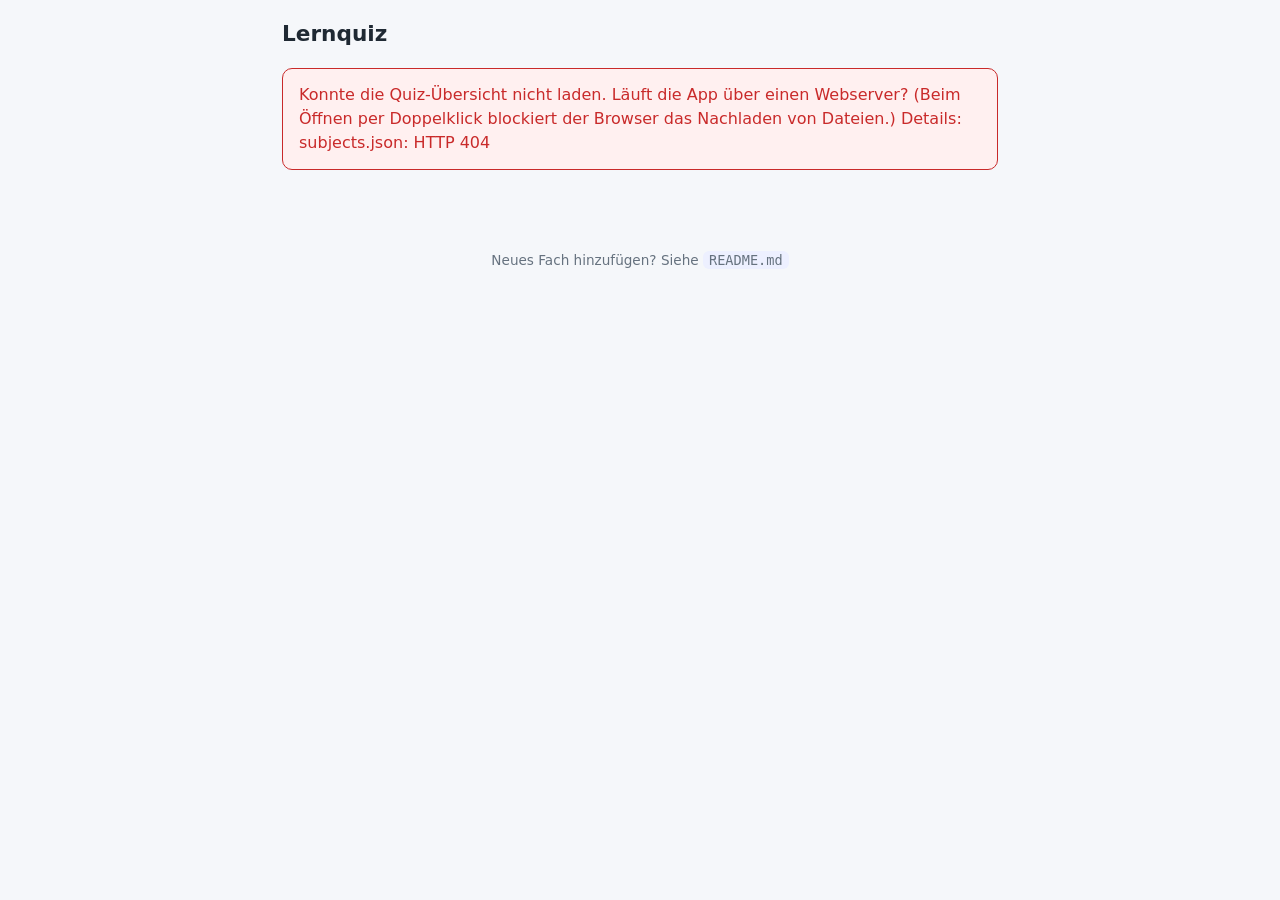
==== index.html @ 53e5dab1 "Add files via upload" ====
<!DOCTYPE html>
<html lang="de">
<head>
  <meta charset="UTF-8" />
  <meta name="viewport" content="width=device-width, initial-scale=1.0" />
  <title>Lernquiz</title>
  <link rel="stylesheet" href="styles.css" />
</head>
<body>
  <header class="site-header">
    <h1 id="app-title">Lernquiz</h1>
    <button id="home-btn" class="ghost-btn" hidden>← Zur Übersicht</button>
  </header>

  <main id="app">
    <!-- Ansichten werden von app.js hier gerendert -->
    <p class="loading">Lade Quizze …</p>
  </main>

  <footer class="site-footer">
    <span>Neues Fach hinzufügen? Siehe <code>README.md</code></span>
  </footer>

  <script src="app.js"></script>
</body>
</html>
---- styles.css ----
:root {
  --bg: #f5f7fa;
  --card: #ffffff;
  --ink: #1f2933;
  --muted: #66727f;
  --accent: #3b5bdb;
  --accent-soft: #edf0ff;
  --correct: #2b8a3e;
  --correct-soft: #ebfbee;
  --wrong: #c92a2a;
  --wrong-soft: #fff0f0;
  --border: #e3e8ef;
  --radius: 14px;
  --shadow: 0 2px 10px rgba(20, 30, 60, 0.06);
}

* { box-sizing: border-box; }

body {
  margin: 0;
  font-family: system-ui, -apple-system, "Segoe UI", Roboto, sans-serif;
  background: var(--bg);
  color: var(--ink);
  line-height: 1.5;
}

.site-header {
  display: flex;
  align-items: center;
  justify-content: space-between;
  gap: 12px;
  padding: 18px 22px;
  max-width: 760px;
  margin: 0 auto;
}
.site-header h1 { font-size: 1.35rem; margin: 0; }

.site-footer {
  max-width: 760px;
  margin: 40px auto 24px;
  padding: 0 22px;
  color: var(--muted);
  font-size: 0.85rem;
  text-align: center;
}
.site-footer code { background: var(--accent-soft); padding: 1px 6px; border-radius: 6px; }

#app {
  max-width: 760px;
  margin: 0 auto;
  padding: 0 22px 40px;
}

.loading { color: var(--muted); }

/* Buttons */
button { font: inherit; cursor: pointer; }

.ghost-btn {
  background: transparent;
  border: 1px solid var(--border);
  color: var(--muted);
  padding: 7px 12px;
  border-radius: 10px;
}
.ghost-btn:hover { background: var(--card); }

.primary-btn {
  background: var(--accent);
  color: #fff;
  border: none;
  padding: 12px 22px;
  border-radius: 10px;
  font-weight: 600;
}
.primary-btn:hover { filter: brightness(1.05); }
.primary-btn:disabled { opacity: 0.5; cursor: default; }

/* Subject grid */
.subject-grid {
  display: grid;
  grid-template-columns: repeat(auto-fill, minmax(220px, 1fr));
  gap: 16px;
  margin-top: 8px;
}
.subject-card {
  text-align: left;
  background: var(--card);
  border: 1px solid var(--border);
  border-radius: var(--radius);
  box-shadow: var(--shadow);
  padding: 18px;
  transition: transform 0.08s ease, box-shadow 0.08s ease;
}
.subject-card:hover { transform: translateY(-2px); box-shadow: 0 6px 18px rgba(20,30,60,0.1); }
.subject-card .tag {
  display: inline-block;
  font-size: 0.72rem;
  font-weight: 600;
  color: var(--accent);
  background: var(--accent-soft);
  padding: 2px 8px;
  border-radius: 999px;
  margin-bottom: 10px;
}
.subject-card h3 { margin: 0 0 6px; font-size: 1.05rem; }
.subject-card p { margin: 0; color: var(--muted); font-size: 0.9rem; }
.subject-card .count { margin-top: 12px; font-size: 0.8rem; color: var(--muted); }

/* Quiz */
.progress-wrap { margin: 4px 0 20px; }
.progress-meta { display: flex; justify-content: space-between; font-size: 0.85rem; color: var(--muted); margin-bottom: 6px; }
.progress-bar { height: 8px; background: var(--border); border-radius: 999px; overflow: hidden; }
.progress-fill { height: 100%; background: var(--accent); width: 0; transition: width 0.25s ease; }

.question-card {
  background: var(--card);
  border: 1px solid var(--border);
  border-radius: var(--radius);
  box-shadow: var(--shadow);
  padding: 24px;
}
.question-text { font-size: 1.15rem; font-weight: 600; margin: 0 0 18px; }

.options { display: flex; flex-direction: column; gap: 10px; }
.option {
  text-align: left;
  background: #fff;
  border: 1.5px solid var(--border);
  border-radius: 10px;
  padding: 13px 16px;
  display: flex;
  gap: 12px;
  align-items: center;
}
.option:hover:not(:disabled) { border-color: var(--accent); background: var(--accent-soft); }
.option .key {
  flex: 0 0 26px;
  height: 26px;
  border-radius: 6px;
  background: var(--accent-soft);
  color: var(--accent);
  font-size: 0.8rem;
  font-weight: 700;
  display: grid;
  place-items: center;
}
.option.correct { border-color: var(--correct); background: var(--correct-soft); }
.option.correct .key { background: var(--correct); color: #fff; }
.option.wrong { border-color: var(--wrong); background: var(--wrong-soft); }
.option.wrong .key { background: var(--wrong); color: #fff; }
.option:disabled { cursor: default; }

.option.dim { opacity: 0.5; }

.explanation {
  margin-top: 18px;
  padding: 14px 16px;
  border-radius: 10px;
  border: 1.5px solid var(--border);
  background: #fafbfd;
  font-size: 0.92rem;
}
.explanation.ok { border-color: var(--correct); }
.explanation.no { border-color: var(--wrong); }
.explainHead { font-weight: 800; font-size: 0.82rem; text-transform: uppercase; letter-spacing: 0.4px; margin-bottom: 8px; }
.explanation.ok .explainHead { color: var(--correct); }
.explanation.no .explainHead { color: var(--wrong); }
.trap {
  font-size: 0.82rem; font-weight: 700; color: #8a5a16;
  background: #fbf1dd; border-radius: 8px; padding: 7px 10px; margin-bottom: 9px; line-height: 1.4;
}
.explainBody { color: #37414f; line-height: 1.55; }

/* Meta-Zeile über der Frage (Thema + Schwer-Badge) */
.qMeta { display: flex; justify-content: space-between; align-items: center; margin-bottom: 14px; gap: 8px; min-height: 22px; }
.topicTag { font-size: 0.7rem; font-weight: 700; color: #fff; padding: 4px 10px; border-radius: 999px; }
.hardTag { font-size: 0.62rem; font-weight: 800; color: #b4451f; background: #fbe9e1; padding: 3px 8px; border-radius: 999px; letter-spacing: 0.5px; }

/* Steuerung (Mischen) */
.controls { display: flex; justify-content: flex-end; margin-bottom: 12px; }
.chip-btn {
  font-size: 0.72rem; font-weight: 600; padding: 6px 12px; border-radius: 999px;
  border: 1px solid var(--border); background: #f8fafc; color: var(--muted);
}
.chip-btn:hover { border-color: var(--accent); color: var(--accent); }

/* Themenfilter */
.filterRow { display: flex; flex-wrap: wrap; gap: 6px; margin-bottom: 16px; }
.filterChip {
  font-size: 0.72rem; font-weight: 600; padding: 5px 10px; border-radius: 999px;
  border: 1px solid var(--border); background: #f8fafc; color: var(--muted);
}
.filterChip.active { background: var(--ink); border-color: var(--ink); color: #fff; }

/* Navigation */
.nav { display: flex; justify-content: space-between; gap: 12px; margin-top: 20px; }
.navBtn { padding: 11px 18px; border-radius: 11px; border: 1.5px solid var(--border); background: #fff; color: var(--muted); font-weight: 700; }
.navBtn:disabled { opacity: 0.35; cursor: default; }
.navBtnPrimary { padding: 11px 22px; border-radius: 11px; border: none; color: #fff; font-weight: 800; margin-left: auto; }

.question-text code { background: var(--accent-soft); padding: 1px 6px; border-radius: 5px; }
.option code { background: rgba(0,0,0,0.05); padding: 0 4px; border-radius: 4px; }

.lead { color: var(--muted); margin-top: 0; }

/* Results */
.result-card {
  background: var(--card);
  border: 1px solid var(--border);
  border-radius: var(--radius);
  box-shadow: var(--shadow);
  padding: 30px;
  text-align: center;
}
.result-card .score { font-size: 3rem; font-weight: 700; color: var(--accent); }
.result-card .score small { font-size: 1.2rem; color: var(--muted); font-weight: 500; }
.result-card p { color: var(--muted); }
.result-actions { margin-top: 22px; display: flex; gap: 12px; justify-content: center; flex-wrap: wrap; }
.resultHeader { font-size: 0.8rem; letter-spacing: 1.5px; text-transform: uppercase; color: var(--muted); font-weight: 700; }
.gradeRow { display: flex; justify-content: center; align-items: center; gap: 12px; margin: 4px 0 6px; color: var(--muted); font-weight: 600; flex-wrap: wrap; }
.gradePill { background: var(--ink); color: #fff; padding: 5px 14px; border-radius: 999px; font-weight: 800; }
.topicList { display: flex; flex-direction: column; gap: 4px; margin: 18px 0 6px; text-align: left; }
.topicRow { display: flex; align-items: center; gap: 10px; font-size: 0.9rem; padding: 6px 0; border-bottom: 1px solid var(--border); }
.dot { width: 11px; height: 11px; border-radius: 999px; flex-shrink: 0; }
.topicName { flex: 1; color: #37414f; }
.topicScore { font-weight: 800; }

.error {
  background: var(--wrong-soft);
  border: 1px solid var(--wrong);
  color: var(--wrong);
  padding: 14px 16px;
  border-radius: 10px;
}
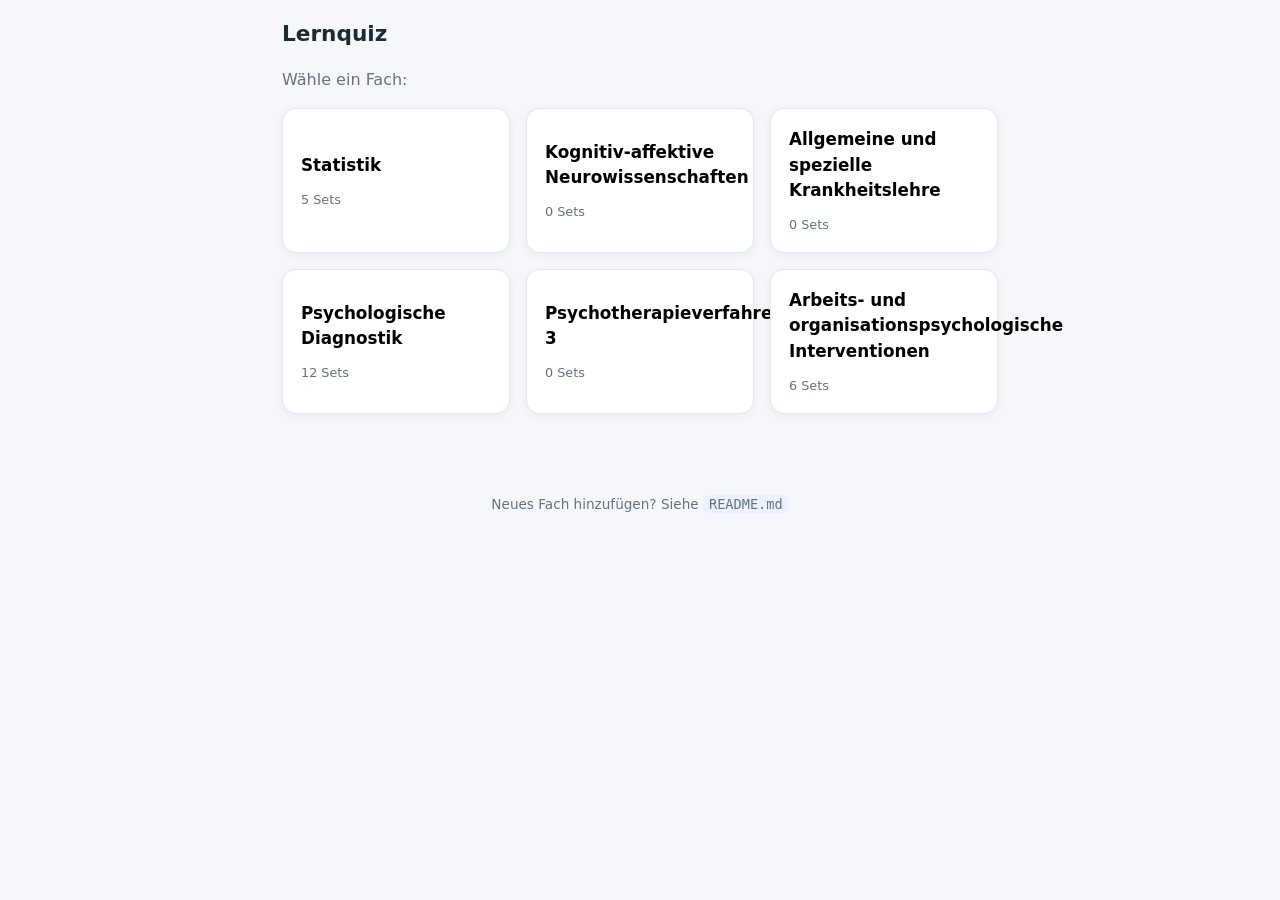
==== commit 0385f8d8: "Lückentext: Klassifizieren & Entscheidungsfehler (Sitzung 14) + Render-Setup" ====
--- a/index.html
+++ b/index.html
@@ -21,6 +21,7 @@
     <span>Neues Fach hinzufügen? Siehe <code>README.md</code></span>
   </footer>
 
+  <script src="cloze.js"></script>
   <script src="app.js"></script>
 </body>
 </html>
--- a/styles.css
+++ b/styles.css
@@ -176,6 +176,8 @@
 .qMeta { display: flex; justify-content: space-between; align-items: center; margin-bottom: 14px; gap: 8px; min-height: 22px; }
 .topicTag { font-size: 0.7rem; font-weight: 700; color: #fff; padding: 4px 10px; border-radius: 999px; }
 .hardTag { font-size: 0.62rem; font-weight: 800; color: #b4451f; background: #fbe9e1; padding: 3px 8px; border-radius: 999px; letter-spacing: 0.5px; }
+.metaTags { display: flex; align-items: center; gap: 6px; }
+.transferTag { font-size: 0.62rem; font-weight: 800; color: #1f6f52; background: #e2f3ea; padding: 3px 8px; border-radius: 999px; letter-spacing: 0.5px; }
 
 /* Steuerung (Mischen) */
 .controls { display: flex; justify-content: flex-end; margin-bottom: 12px; }
@@ -199,6 +201,10 @@
 .navBtn:disabled { opacity: 0.35; cursor: default; }
 .navBtnPrimary { padding: 11px 22px; border-radius: 11px; border: none; color: #fff; font-weight: 800; margin-left: auto; }
 
+.imageNote {
+  font-size: 0.8rem; background: #fbf3e7; border: 1px solid #ead9bc; color: #8a6a34;
+  border-radius: 10px; padding: 8px 11px; margin-bottom: 12px; line-height: 1.4;
+}
 .question-text code { background: var(--accent-soft); padding: 1px 6px; border-radius: 5px; }
 .option code { background: rgba(0,0,0,0.05); padding: 0 4px; border-radius: 4px; }
 
@@ -233,3 +239,93 @@
   padding: 14px 16px;
   border-radius: 10px;
 }
+
+/* Lückentext (cloze.js) */
+.clozeTop { display: flex; justify-content: space-between; align-items: center; gap: 12px; margin-bottom: 12px; }
+.clozeType { font-size: 0.62rem; font-weight: 800; color: #4c5566; background: #eef1f6; padding: 3px 10px; border-radius: 999px; letter-spacing: 0.5px; }
+.cloze-card { background: var(--card); border: 1px solid var(--border); border-radius: var(--radius); box-shadow: var(--shadow); padding: 22px; }
+.clozeIntro { margin: 0 0 16px; color: var(--muted); }
+.wordbank { display: flex; flex-wrap: wrap; gap: 6px; align-items: center; padding: 12px; background: var(--accent-soft); border-radius: 12px; margin-bottom: 18px; }
+.wbLabel { font-size: 0.72rem; font-weight: 800; color: var(--accent); text-transform: uppercase; letter-spacing: 0.5px; margin-right: 4px; }
+.wbChip { font-size: 0.82rem; background: var(--card); border: 1px solid var(--border); border-radius: 999px; padding: 3px 10px; }
+.clozeItems { list-style: decimal; padding-left: 24px; margin: 0; display: flex; flex-direction: column; gap: 16px; }
+.clozeItem { padding: 6px 0; }
+.clozeText { line-height: 2.1; }
+.clozeSelect { font-size: 0.95rem; font-family: inherit; color: var(--ink); background: #fff; border: 2px solid var(--accent); border-radius: 8px; padding: 3px 6px; margin: 0 2px; max-width: 100%; }
+.clozeSelect:disabled { opacity: 1; }
+.clozeSelect.selCorrect { border-color: var(--correct); background: var(--correct-soft); }
+.clozeSelect.selWrong { border-color: var(--wrong); background: var(--wrong-soft); }
+.clozeMark { font-weight: 800; margin-left: 6px; }
+.clozeItem.isCorrect .clozeMark { color: var(--correct); }
+.clozeItem.isWrong .clozeMark { color: var(--wrong); }
+.clozeSolution { display: flex; flex-wrap: wrap; gap: 4px 14px; margin-top: 6px; font-size: 0.86rem; }
+.solOk { color: var(--correct); font-weight: 700; }
+.solNo { color: var(--wrong); }
+.solChosen { color: var(--muted); }
+.solHint { flex-basis: 100%; color: var(--muted); font-style: italic; }
+.clozeActions { display: flex; align-items: center; gap: 12px; margin-top: 22px; flex-wrap: wrap; }
+.clozeScore { font-weight: 800; margin-left: auto; }
+.clozeScore.scoreGood { color: var(--correct); }
+.clozeScore.scoreMid { color: #b4772a; }
+.clozeScore.scoreLow { color: var(--wrong); }
+
+/* Steuerung (Mischen) */
+.controls { display: flex; justify-content: flex-end; margin-bottom: 12px; }
+.chip-btn {
+  font-size: 0.72rem; font-weight: 600; padding: 6px 12px; border-radius: 999px;
+  border: 1px solid var(--border); background: #f8fafc; color: var(--muted);
+}
+.chip-btn:hover { border-color: var(--accent); color: var(--accent); }
+
+/* Themenfilter */
+.filterRow { display: flex; flex-wrap: wrap; gap: 6px; margin-bottom: 16px; }
+.filterChip {
+  font-size: 0.72rem; font-weight: 600; padding: 5px 10px; border-radius: 999px;
+  border: 1px solid var(--border); background: #f8fafc; color: var(--muted);
+}
+.filterChip.active { background: var(--ink); border-color: var(--ink); color: #fff; }
+
+/* Navigation */
+.nav { display: flex; justify-content: space-between; gap: 12px; margin-top: 20px; }
+.navBtn { padding: 11px 18px; border-radius: 11px; border: 1.5px solid var(--border); background: #fff; color: var(--muted); font-weight: 700; }
+.navBtn:disabled { opacity: 0.35; cursor: default; }
+.navBtnPrimary { padding: 11px 22px; border-radius: 11px; border: none; color: #fff; font-weight: 800; margin-left: auto; }
+
+.imageNote {
+  font-size: 0.8rem; background: #fbf3e7; border: 1px solid #ead9bc; color: #8a6a34;
+  border-radius: 10px; padding: 8px 11px; margin-bottom: 12px; line-height: 1.4;
+}
+.question-text code { background: var(--accent-soft); padding: 1px 6px; border-radius: 5px; }
+.option code { background: rgba(0,0,0,0.05); padding: 0 4px; border-radius: 4px; }
+
+.lead { color: var(--muted); margin-top: 0; }
+
+/* Results */
+.result-card {
+  background: var(--card);
+  border: 1px solid var(--border);
+  border-radius: var(--radius);
+  box-shadow: var(--shadow);
+  padding: 30px;
+  text-align: center;
+}
+.result-card .score { font-size: 3rem; font-weight: 700; color: var(--accent); }
+.result-card .score small { font-size: 1.2rem; color: var(--muted); font-weight: 500; }
+.result-card p { color: var(--muted); }
+.result-actions { margin-top: 22px; display: flex; gap: 12px; justify-content: center; flex-wrap: wrap; }
+.resultHeader { font-size: 0.8rem; letter-spacing: 1.5px; text-transform: uppercase; color: var(--muted); font-weight: 700; }
+.gradeRow { display: flex; justify-content: center; align-items: center; gap: 12px; margin: 4px 0 6px; color: var(--muted); font-weight: 600; flex-wrap: wrap; }
+.gradePill { background: var(--ink); color: #fff; padding: 5px 14px; border-radius: 999px; font-weight: 800; }
+.topicList { display: flex; flex-direction: column; gap: 4px; margin: 18px 0 6px; text-align: left; }
+.topicRow { display: flex; align-items: center; gap: 10px; font-size: 0.9rem; padding: 6px 0; border-bottom: 1px solid var(--border); }
+.dot { width: 11px; height: 11px; border-radius: 999px; flex-shrink: 0; }
+.topicName { flex: 1; color: #37414f; }
+.topicScore { font-weight: 800; }
+
+.error {
+  background: var(--wrong-soft);
+  border: 1px solid var(--wrong);
+  color: var(--wrong);
+  padding: 14px 16px;
+  border-radius: 10px;
+}
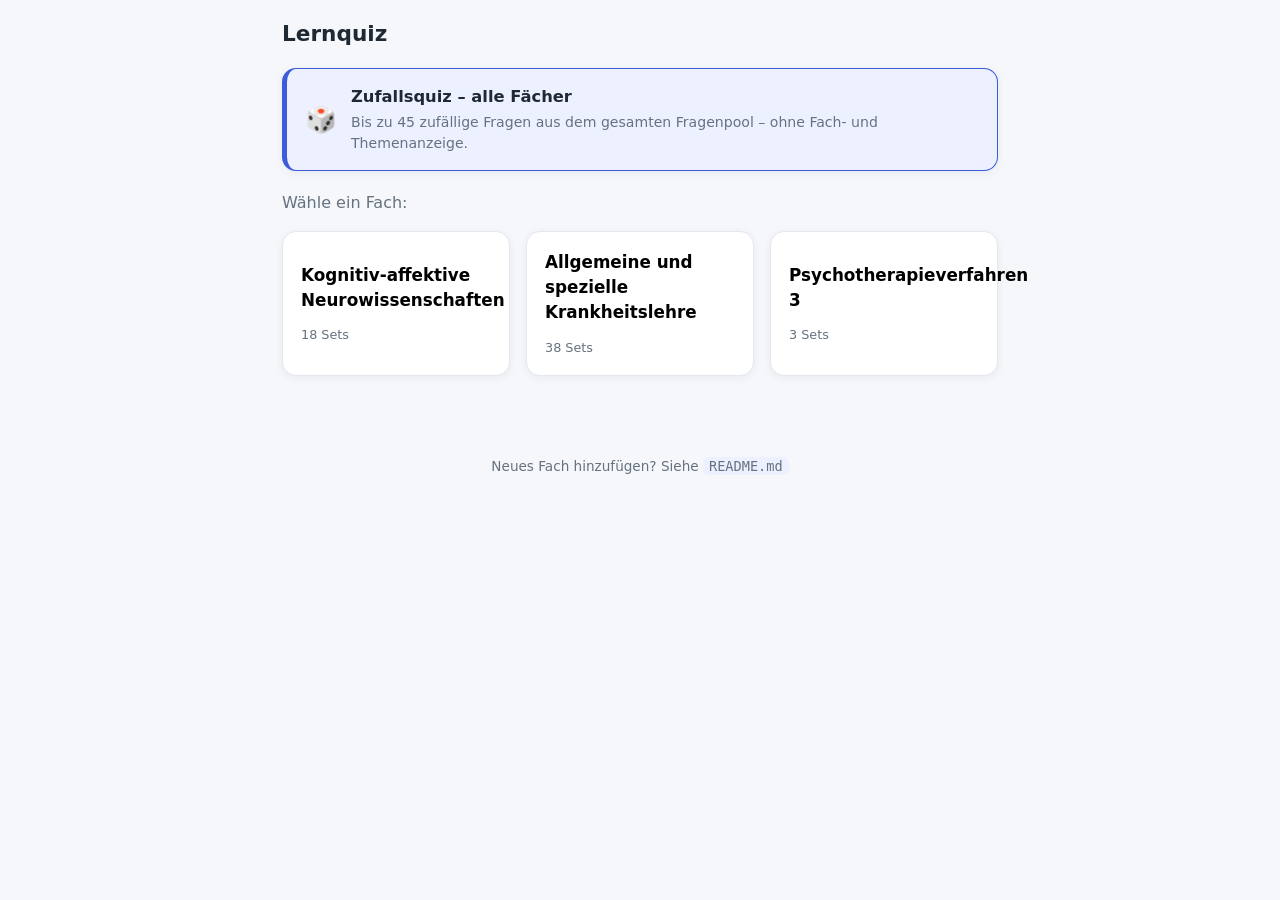
==== commit 0ffc7670: "Krankheitslehre: neues Format 'Zuordnen & Fehler finden' + erste Sets - Neues drittes Format neben M" ====
--- a/index.html
+++ b/index.html
@@ -22,6 +22,7 @@
   </footer>
 
   <script src="cloze.js"></script>
+  <script src="zuordnung.js"></script>
   <script src="app.js"></script>
 </body>
 </html>
--- a/styles.css
+++ b/styles.css
@@ -106,6 +106,29 @@
 .subject-card h3 { margin: 0 0 6px; font-size: 1.05rem; }
 .subject-card p { margin: 0; color: var(--muted); font-size: 0.9rem; }
 .subject-card .count { margin-top: 12px; font-size: 0.8rem; color: var(--muted); }
+
+/* Zufallsquiz-Kachel (Fächer-Ebene, Roter-Faden-Ansicht und Set-Liste) */
+.random-card {
+  display: flex;
+  align-items: center;
+  gap: 14px;
+  width: 100%;
+  text-align: left;
+  color: var(--ink);
+  background: var(--accent-soft);
+  border: 1px solid var(--accent);
+  border-left: 5px solid var(--accent);
+  border-radius: var(--radius);
+  box-shadow: var(--shadow);
+  padding: 16px 18px;
+  margin-bottom: 20px;
+  transition: transform 0.08s ease, box-shadow 0.08s ease;
+}
+.random-card:hover { transform: translateY(-2px); box-shadow: 0 6px 18px rgba(20,30,60,0.1); }
+.random-icon { font-size: 1.6rem; line-height: 1; flex: none; }
+.random-text { display: flex; flex-direction: column; gap: 2px; min-width: 0; }
+.random-text strong { font-size: 1.02rem; }
+.random-text span { color: var(--muted); font-size: 0.88rem; }
 
 /* Quiz */
 .progress-wrap { margin: 4px 0 20px; }
@@ -329,3 +352,168 @@
   padding: 14px 16px;
   border-radius: 10px;
 }
+
+/* Roter-Faden-Navigation (Struktur-Grafik je Fach) */
+.rf-toolbar { display: flex; align-items: center; justify-content: space-between; gap: 12px; flex-wrap: wrap; }
+.rf-toolbar .lead { margin: 0; }
+.rf-hint { color: var(--muted); font-size: 0.85rem; margin: 4px 0 16px; }
+.rf-map { margin-top: 4px; }
+
+/* Knoten (gemeinsam) */
+.rf-node, .rf-node.empty {
+  width: 100%;
+  text-align: left;
+  display: flex; align-items: center; justify-content: space-between; gap: 10px;
+  background: var(--card);
+  border: 1.5px solid var(--border);
+  border-radius: var(--radius);
+  box-shadow: var(--shadow);
+  padding: 14px 16px;
+}
+.rf-node:hover { border-color: var(--accent); background: var(--accent-soft); }
+.rf-node[aria-expanded="true"] { border-color: var(--accent); background: var(--accent-soft); }
+.rf-node-label { font-weight: 600; font-size: 0.98rem; }
+.rf-count {
+  flex: 0 0 auto; min-width: 24px; height: 24px; padding: 0 8px;
+  border-radius: 999px; background: var(--accent); color: #fff;
+  font-size: 0.75rem; font-weight: 700; display: inline-grid; place-items: center;
+}
+.rf-node.empty {
+  border-style: dashed; background: #fafbfd; box-shadow: none; color: var(--muted); cursor: default;
+}
+.rf-gap {
+  flex: 0 0 auto; font-size: 0.68rem; font-weight: 700; letter-spacing: 0.4px;
+  color: var(--muted); background: #eef1f5; border-radius: 999px; padding: 3px 9px;
+}
+
+/* Aufklappbares Panel mit den Quizzen eines Knotens */
+.rf-panel {
+  margin: 8px 0 4px; padding: 10px;
+  border: 1px solid var(--border); border-radius: 12px; background: #fbfcfe;
+  display: flex; flex-direction: column; gap: 8px;
+}
+.rf-quiz {
+  text-align: left; display: flex; align-items: center; justify-content: space-between; gap: 10px;
+  background: #fff; border: 1px solid var(--border); border-radius: 10px; padding: 10px 12px;
+}
+.rf-quiz:hover { border-color: var(--accent); background: var(--accent-soft); }
+.rf-quiz-title { font-size: 0.92rem; }
+.rf-badge { flex: 0 0 auto; font-size: 0.62rem; font-weight: 800; letter-spacing: 0.5px; padding: 3px 8px; border-radius: 999px; }
+.rf-badge.mc { color: var(--accent); background: var(--accent-soft); }
+.rf-badge.lt { color: #1f6f52; background: #e2f3ea; }
+
+/* Layout: linear (Kette mit Verbindern) */
+.rf-chain { display: flex; flex-direction: column; max-width: 560px; margin: 0 auto; }
+.rf-connector { width: 2px; height: 16px; background: var(--border); margin: 2px auto; }
+
+/* Layout: columns */
+.rf-columns { display: flex; gap: 16px; align-items: flex-start; flex-wrap: wrap; }
+.rf-column { flex: 1 1 200px; min-width: 190px; display: flex; flex-direction: column; gap: 10px; }
+.rf-band { margin-bottom: 18px; }
+.rf-band-nodes { display: grid; grid-template-columns: repeat(auto-fill, minmax(220px, 1fr)); gap: 10px; }
+
+/* Layout: grouped */
+.rf-group { margin-bottom: 22px; }
+.rf-group-nodes { display: grid; grid-template-columns: repeat(auto-fill, minmax(240px, 1fr)); gap: 10px; }
+.rf-group-title { font-size: 0.9rem; text-transform: uppercase; letter-spacing: 0.4px; color: var(--muted); margin: 0 0 10px; }
+
+/* Zuordnen & Fehler finden (zuordnung.js) */
+.zoTop {
+  display: flex; align-items: center; justify-content: space-between;
+  gap: 12px; margin-bottom: 14px;
+}
+.zoType {
+  font-size: 0.8rem; font-weight: 600; letter-spacing: 0.04em;
+  text-transform: uppercase; color: var(--muted);
+}
+.zo-card {
+  background: var(--card); border: 1px solid var(--border);
+  border-radius: var(--radius); box-shadow: var(--shadow);
+  padding: 20px 20px 16px;
+}
+.zoIntro { margin: 0 0 10px; color: var(--ink); }
+.zoHowto {
+  margin: 0 0 18px; padding: 10px 12px; font-size: 0.92rem;
+  color: var(--muted); background: var(--accent-soft);
+  border-radius: 10px;
+}
+.zoTask { margin: 0 0 22px; }
+.zoTask:last-of-type { margin-bottom: 6px; }
+.zoTaskHead { margin-bottom: 6px; }
+.zoKind {
+  display: inline-block; font-size: 0.72rem; font-weight: 700;
+  letter-spacing: 0.03em; text-transform: uppercase;
+  padding: 3px 9px; border-radius: 999px; color: #fff;
+}
+.zoKind.kMerk { background: #5B6BA8; }
+.zoKind.kFall { background: #2E8F86; }
+.zoPrompt { margin: 4px 0 12px; font-weight: 600; color: var(--ink); }
+
+.zoRows { list-style: none; margin: 0; padding: 0; }
+.zoRow {
+  position: relative; display: flex; flex-wrap: wrap; align-items: flex-start; gap: 10px;
+  padding: 12px 40px 12px 12px; margin-bottom: 10px;
+  border: 1px solid var(--border); border-radius: 12px;
+  background: #fbfcfe;
+}
+.zoRowBody { flex: 1; min-width: 0; }
+.zoRowText { display: block; color: var(--ink); line-height: 1.5; }
+.zoAssign {
+  display: inline-block; margin-top: 8px; font-size: 0.85rem;
+  color: var(--muted);
+}
+.zoAssign strong { color: var(--ink); }
+.zoRowCtl {
+  display: flex; flex-wrap: wrap; align-items: center; gap: 10px;
+  margin-top: 10px;
+}
+.zoFlag {
+  display: inline-flex; align-items: center; gap: 6px;
+  font-size: 0.88rem; color: var(--ink); cursor: pointer;
+  user-select: none;
+}
+.zoFlag input { width: 16px; height: 16px; cursor: pointer; }
+.zoChoice {
+  font: inherit; font-size: 0.9rem; padding: 6px 10px;
+  border: 1px solid var(--border); border-radius: 8px;
+  background: var(--card); color: var(--ink); max-width: 100%;
+}
+.zoChoice:disabled { opacity: 0.7; }
+
+.zoMark {
+  position: absolute; top: 10px; right: 12px;
+  font-weight: 800; font-size: 1.1rem; line-height: 1;
+}
+.zoRow.isCorrect { border-color: var(--correct); background: var(--correct-soft); }
+.zoRow.isWrong { border-color: var(--wrong); background: var(--wrong-soft); }
+.zoRow.isCorrect .zoMark { color: var(--correct); }
+.zoRow.isWrong .zoMark { color: var(--wrong); }
+
+.zoSol {
+  flex-basis: 100%; margin-top: 8px; padding-top: 8px;
+  border-top: 1px dashed var(--border);
+  display: flex; flex-direction: column; gap: 4px;
+  font-size: 0.9rem;
+}
+.zoSol[hidden] { display: none; }   /* hidden-Attribut schlägt das display:flex oben */
+.solNo { color: var(--wrong); }
+.solOk2 { color: var(--correct); }
+.solWhy { color: var(--ink); line-height: 1.5; }
+.solChosen { color: var(--muted); font-size: 0.85rem; }
+
+.zoActions {
+  display: flex; align-items: center; gap: 12px; flex-wrap: wrap;
+  margin-top: 18px;
+}
+.zoScore { font-weight: 700; }
+.zoScore.scoreGood { color: var(--correct); }
+.zoScore.scoreMid { color: #b0842f; }
+.zoScore.scoreLow { color: var(--wrong); }
+
+.rf-badge.zo { background: #5B6BA8; color: #fff; }
+
+@media (max-width: 560px) {
+  .zoRow { padding-right: 34px; }
+  .zoRowCtl { gap: 8px; }
+  .zoChoice { width: 100%; }
+}
